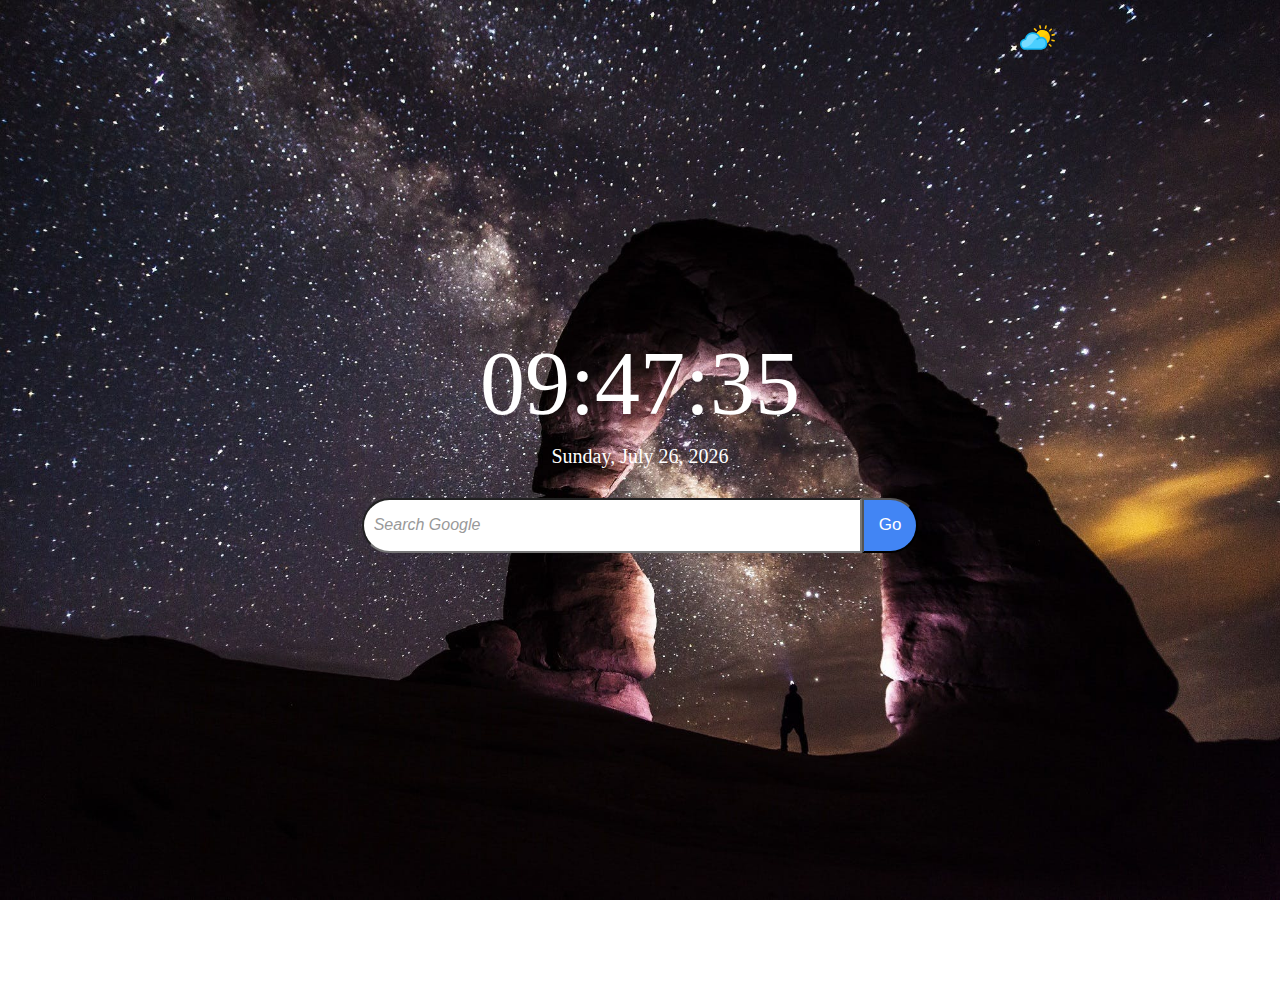
==== desktop.html @ 211a5477 "Update desktop.html" ====
<!--       _ _    _ ____  _____   ______          _______ ______ _____  
      | | |  | |  _ \|  __ \ / __ \ \        / / ____|  ____|  __ \ 
      | | |__| | |_) | |__) | |  | \ \  /\  / / (___ | |__  | |__) |
  _   | |  __  |  _ <|  _  /| |  | |\ \/  \/ / \___ \|  __| |  _  / 
 | |__| | |  | | |_) | | \ \| |__| | \  /\  /  ____) | |____| | \ \ 
  \____/|_|  |_|____/|_|  \_\\____/   \/  \/  |_____/|______|_|  \_\
-->
<head>
    <meta charset="UTF-8">
    <meta name="viewport" content="width=device-width, initial-scale=1.0">
<link rel="stylesheet" href="style.css">
<script>
    document.addEventListener('DOMContentLoaded', function() {
        const backgrounds = [
            'url(bg-images/1.jpg)',
            'url(bg-images/2.jpg)',
            'url(bg-images/3.jpg)',
            'url(bg-images/4.jpg)',
            'url(bg-images/5.jpg)',
            'url(bg-images/6.jpg)',
            'url(bg-images/7.jpg)',
            'url(bg-images/8.jpg)',
            'url(bg-images/9.jpg)',
            'url(bg-images/10.jpg)',
            'url(bg-images/11.jpg)',
            'url(bg-images/12.jpg)',
            'url(bg-images/13.jpg)',
            'url(bg-images/14.jpg)',
            'url(bg-images/15.jpg)',
            // Voeg hier de URL's van je achtergrondafbeeldingen toe
        ];

        const randomIndex = Math.floor(Math.random() * backgrounds.length);
        const randomBackground = backgrounds[randomIndex];

        const backgroundContainer = document.querySelector('.background-container');
        backgroundContainer.style.backgroundImage = randomBackground;
    });
</script>

</head>
<body>
    <div class="search-container">
        <div class="background-container"></div>
        <div id="clock"></div>
        <div id="date"></div>
        <form onsubmit="saveSearch()" action="https://www.google.com/search" method="get">
            <input type="text" name="q" placeholder="Search Google">
            <button type="submit">Go<i class="fa fa-search"></i></button>
        </form>
            <div id="bookmarks-container"></div>
    </div>
    <script>
        document.addEventListener('DOMContentLoaded', function () {
          const bookmarksContainer = document.getElementById('bookmarks-container');
          const maxBookmarks = 8;
          const maxBookmarksPerRow = 4;
    
          // Load bookmarks from local storage
          const bookmarks = JSON.parse(localStorage.getItem('bookmarks')) || [];
    
          // Render bookmarks
          renderBookmarks();
    
          function renderBookmarks() {
            bookmarksContainer.innerHTML = '';
    
            for (let i = 0; i < bookmarks.length; i++) {
              const bookmark = document.createElement('div');
              bookmark.classList.add('bookmark');
              bookmark.textContent = bookmarks[i];
              bookmark.addEventListener('click', function () {
                // Open een nieuw tabblad met de Google-zoekopdracht
                window.open(`https://www.google.com/search?q=${encodeURIComponent(bookmarks[i])}`, '_blank');
              });
    
              bookmarksContainer.appendChild(bookmark);
            }
          }
    
          // Function to add a new bookmark
          window.saveSearch = function () {
            const searchTerm = document.querySelector('input[name="q"]').value.trim();
            if (searchTerm && !bookmarks.includes(searchTerm)) {
              bookmarks.push(searchTerm);
              localStorage.setItem('bookmarks', JSON.stringify(bookmarks));
              renderBookmarks();
            }
            return false; // Prevent form submission
          }
    
          // Check if we need to add a new row
          if (bookmarks.length % maxBookmarksPerRow === 0 && bookmarks.length < maxBookmarks) {
            saveSearch();
          }
        });
      </script>
    <script>
        function updateClock() {
            const now = new Date();
            const hours = now.getHours().toString().padStart(2, '0');
            const minutes = now.getMinutes().toString().padStart(2, '0');
            const seconds = now.getSeconds().toString().padStart(2, '0');
            const clockElement = document.getElementById('clock');
            clockElement.textContent = `${hours}:${minutes}:${seconds}`;

            const options = { weekday: 'long', year: 'numeric', month: 'long', day: 'numeric' };
            const dateElement = document.getElementById('date');
            dateElement.textContent = now.toLocaleDateString('en-US', options);
        }

        // Initial call to set the clock
        updateClock();

        // Set interval to update clock every second
        setInterval(updateClock, 1000);
    </script>
<html>
    <head>
        <meta charset="UTF-8">
        <meta name="viewport" content="width=device-width, initial-scale=1.0">
        <style>
      
          #weatherButton {
            position: fixed;
            top: 20px;
            right: 225px;
            cursor: pointer;
          }
      
          #weatherBox {
            display: none;
            position: fixed;
            top: 60px;
            right: 20px;
            width: 200px;
            background: linear-gradient(to bottom, #ffcccc, #cc0000); /* Van licht rood naar donker rood */
            padding: 10px;
            box-shadow: 0 0 10px rgba(0, 0, 0, 0.2);
            border: 1px solid #ccc;
            z-index: 1;
            border-radius: 10px;
          }
      
      #box {
            border-radius: 10px;
            padding: 20px;
            box-shadow: 0 0 10px rgba(0, 0, 0, 0.2);
            text-align: center;
            background-color: rgba(200, 200, 200, 0.8); /* Semi-transparante grijze achtergrond */
          }
      
          #weatherIcon {
            fill: #3498db;
            width: 35px;
            height: 35px;
          }
      
          #location {
            font-size: 1.2em;
            font-weight: bold;
          }
      
          #temperature {
            margin-top: 10px;
            font-size: 1.5em;
          }
      
          #description {
            margin-top: 10px;
          }
      
          #weatherConditionIcon {
            width: 50px;
            height: 50px;
          }
        </style>
      </head>
      <body>
      
      <div id="weatherButton" onclick="toggleWeatherBox()">
        <svg id="weatherIcon" data-name="Layer 1" xmlns="http://www.w3.org/2000/svg" viewBox="0 0 122.88 86.67"><defs><style>.cls-1{fill:#ffc106;}.cls-2{fill:#ffd205;}.cls-3{fill:#13b5f0;}.cls-4{fill:#4bcfff;}.cls-5{fill:#7cdcff;}</style></defs><title>weather</title><path class="cls-1" d="M67.15,3.56a2.84,2.84,0,1,1,5.49-1.44l1.84,7.06A2.84,2.84,0,0,1,69,10.62L67.15,3.56ZM86.52,18.62A25.41,25.41,0,0,1,92.62,65l-1.48-8.12c-1-10.87-10.63-13.51-22.84-13.66-1.28-5.41-4.94-9.4-11.08-11.89a25.41,25.41,0,0,1,29.3-12.75ZM88.61,2.55A2.85,2.85,0,0,1,94.1,4.06l-1.94,7a2.85,2.85,0,1,1-5.49-1.51l1.94-7Zm19.11,9.87a2.83,2.83,0,0,1,4,4l-5.19,5.12a2.84,2.84,0,0,1-4-4l5.2-5.12Zm11.6,18.08a2.84,2.84,0,0,1,1.44,5.5l-7.06,1.83a2.84,2.84,0,1,1-1.44-5.49l7.06-1.84Zm1,21.47a2.84,2.84,0,1,1-1.51,5.48l-7-1.94A2.84,2.84,0,1,1,113.3,50l7,1.94Zm-9.87,19.1a2.84,2.84,0,0,1-4,4l-5.12-5.2a2.84,2.84,0,0,1,4-4l5.12,5.2ZM49.07,15.16a2.83,2.83,0,0,1,4-4l5.11,5.19a2.84,2.84,0,1,1-4,4l-5.11-5.2Z"/><path class="cls-2" d="M86.52,18.62a25.33,25.33,0,0,1,13.16,8.7L72.36,43.42c-1.32-.09-2.67-.14-4.06-.16-1.28-5.41-4.94-9.4-11.08-11.89a25.41,25.41,0,0,1,29.3-12.75Z"/><path class="cls-3" d="M71.49,41.22a23.47,23.47,0,0,1,3.72-.28,19.12,19.12,0,0,1,14.23,6.18,23.82,23.82,0,0,1,2.35,3A25.64,25.64,0,0,1,95.5,64.08a22.89,22.89,0,0,1-4.08,13.38,21.33,21.33,0,0,1-6.74,5.76,34.83,34.83,0,0,1-9.08,3.37l-.63.08H18.17l-.36,0a21.75,21.75,0,0,1-5.66-1.46,17.8,17.8,0,0,1-4.7-2.82A19.77,19.77,0,0,1,4,78.68,21.27,21.27,0,0,1,0,66.39,18.9,18.9,0,0,1,4.29,54.07a18.39,18.39,0,0,1,3.37-3.14,23,23,0,0,1,5.16-2.76,31.48,31.48,0,0,1,4.28-1.3,28.08,28.08,0,0,1,10-15.66,29.2,29.2,0,0,1,15.09-5.89,30.17,30.17,0,0,1,16,2.79A28.66,28.66,0,0,1,71.49,41.22Z"/><path class="cls-4" d="M67.11,48.44c-.58.28-1.17.6-1.76.94a41.51,41.51,0,0,0-5.24,3.71l-3.76-4.3a31.8,31.8,0,0,1,4.2-3.28,29.89,29.89,0,0,1,3.71-2.06c.52-.25,1-.49,1.56-.72a22.91,22.91,0,0,0-10.09-9.48,24.63,24.63,0,0,0-13-2.25,23.43,23.43,0,0,0-12.14,4.74,22.79,22.79,0,0,0-8.34,14.09l-.37,2L20,52.13a26.53,26.53,0,0,0-5.1,1.37A17.05,17.05,0,0,0,11,55.57a12.22,12.22,0,0,0-2.34,2.18,13.09,13.09,0,0,0-3,8.62,15.58,15.58,0,0,0,2.94,9A14.71,14.71,0,0,0,11.1,78a12.43,12.43,0,0,0,3.21,1.92,16.55,16.55,0,0,0,4,1H74.65a29,29,0,0,0,7.23-2.71,15.55,15.55,0,0,0,5-4.2,17.23,17.23,0,0,0,2.94-10A19.79,19.79,0,0,0,87,53.26,16.7,16.7,0,0,0,85.24,51a13.43,13.43,0,0,0-10.06-4.37,19.67,19.67,0,0,0-8.07,1.79Z"/><path class="cls-5" d="M65.54,42.25a22.92,22.92,0,0,0-9.81-9,24.63,24.63,0,0,0-13-2.25,23.43,23.43,0,0,0-12.14,4.74,22.79,22.79,0,0,0-8.34,14.09l-.37,2L20,52.13a26.53,26.53,0,0,0-5.1,1.37A17.05,17.05,0,0,0,11,55.57a12.22,12.22,0,0,0-2.34,2.18,13.09,13.09,0,0,0-3,8.62,15.58,15.58,0,0,0,2.94,9A14.71,14.71,0,0,0,11.1,78l.5.39C50.28,73.81,43.4,45.7,65.54,42.25Z"/></svg>
      </div>
      
      <div id="weatherBox">
      <div id="box">
          <img id="weatherConditionIcon">
          <p id="description"></p>
          <p id="location">getting weather information</p>
          <p id="temperature"></p>
      </div>
        <!-- Voeg een element toe voor het weericoon -->
      </div>
      
      <script>
        const apiKey = '44b67ce07c68213b812d81194f613650'; // Vervang dit met jouw OpenWeatherMap API-sleutel
        const weatherBox = document.getElementById('weatherBox');
        const locationElement = document.getElementById('location');
        const temperatureElement = document.getElementById('temperature');
        const descriptionElement = document.getElementById('description');
        const weatherConditionIconElement = document.getElementById('weatherConditionIcon');
      
        function toggleWeatherBox() {
          if (weatherBox.style.display === 'block') {
            weatherBox.style.display = 'none';
          } else {
            weatherBox.style.display = 'block';
            // Gebruik de functie getWeather om de weerinformatie in te laden
            getWeather();
          }
        }
      
        function getWeather() {
          navigator.geolocation.getCurrentPosition(position => {
            const { latitude, longitude } = position.coords;
      
            fetch(`https://api.openweathermap.org/data/2.5/weather?lat=${latitude}&lon=${longitude}&appid=${apiKey}&units=metric`)
              .then(response => response.json())
              .then(data => {
                const location = data.name;
                const temperature = `${data.main.temp}°C`;
                const description = data.weather[0].description;
                const iconCode = data.weather[0].icon;
      
                locationElement.textContent = location;
                temperatureElement.textContent = `Temperature: ${temperature}`;
                descriptionElement.textContent = ` ${description}`;
      
                // Voeg het weericoon toe op basis van het verkregen icooncode
                weatherConditionIconElement.src = `http://openweathermap.org/img/wn/${iconCode}.png`;
                weatherConditionIconElement.alt = `Weather Icon: ${description}`;
              })
              .catch(error => {
                console.error('Error fetching weather data:', error);
                locationElement.textContent = 'Unable to fetch weather data.';
              });
          });
        }
      </script>
      
      </body>
</html>
---- style.css ----
#clock {
  font-size: 90px;
  color: white;
  margin-bottom: 10px;
  display: flex;
}

#date {
  display: flex;
  font-size: 20px;
  color: white;
  margin-bottom: 30px;
} 
#bookmarks-container {
  gap: 10px;
  display: flex;
  flex-wrap: wrap;
  justify-content: center;
  margin-top: 20px;
}

.bookmark {
width: 100px;
height: 50px;
background-color: #3498db;
color: #fff;
display: flex;
align-items: center;
justify-content: center;
text-align: center;
cursor: pointer;
margin-bottom: 10px;
}
svg {
fill: currentColor;
}

.background-container {
position: absolute;
top: 0;
left: 0;
width: 100%;
height: 100%;
z-index: -1;
background-size: cover;
background-position: center;
transition: background-image 1s ease;
background-size: contain;
background-size: 100% 100%;
z-index: -1;
}
body, html {
height: 105%;
margin: 0;
overflow: hidden;
}
.search-container {
display: flex;
justify-content: center;
align-items: center;
height: 100vh;
margin-top: 10px;
flex-direction: column;
}
form {
display: flex;
align-items: center;
justify-content: center;
}
input[type="text"]{
padding: 10px;
font-size: 16px;
width: 500px;
height: 55px;
border-radius: 50px 0 0 50px;;
}
button[type="submit"]{
position: relative;
padding: 10px 15px;
background-color: #4285f4;
color: #fff;
border-radius: 0 5px 5px 0;
font-size: 17px;
cursor: pointer;
border-radius: 0 50px 50px 0;
height: 55px;
}
button[type="submit"]:hover {
background-color: #0c69ff;
}
/* Stijl voor de placeholder tekst */
::placeholder {
color: #999; /* Kleur van de placeholder tekst */
font-size: 16px; /* Grootte van de tekst */
font-style: italic; /* Schuin weergeven (italic) */
/* Voeg andere stijlen toe zoals nodig */
width: 50000px;
}
h6 {
font-size: 2px;
}
h1 {
text-align: left;
color: white;
}
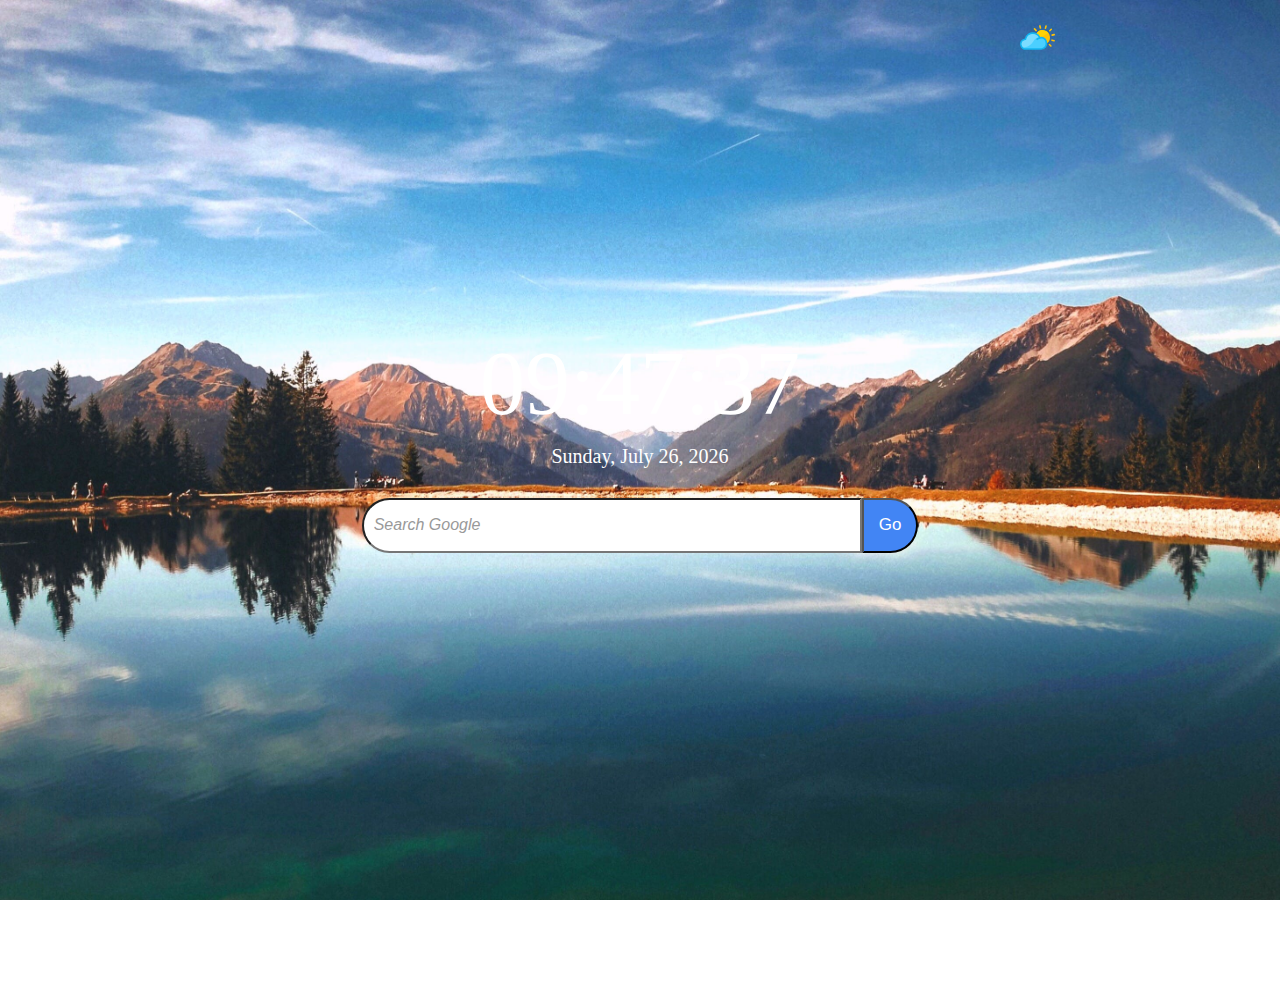
==== commit b91b9e6f: "Update desktop.html" ====
--- a/desktop.html
+++ b/desktop.html
@@ -39,9 +39,9 @@
 </script>
 
 </head>
+<div class="background-container"></div>
 <body>
     <div class="search-container">
-        <div class="background-container"></div>
         <div id="clock"></div>
         <div id="date"></div>
         <form onsubmit="saveSearch()" action="https://www.google.com/search" method="get">
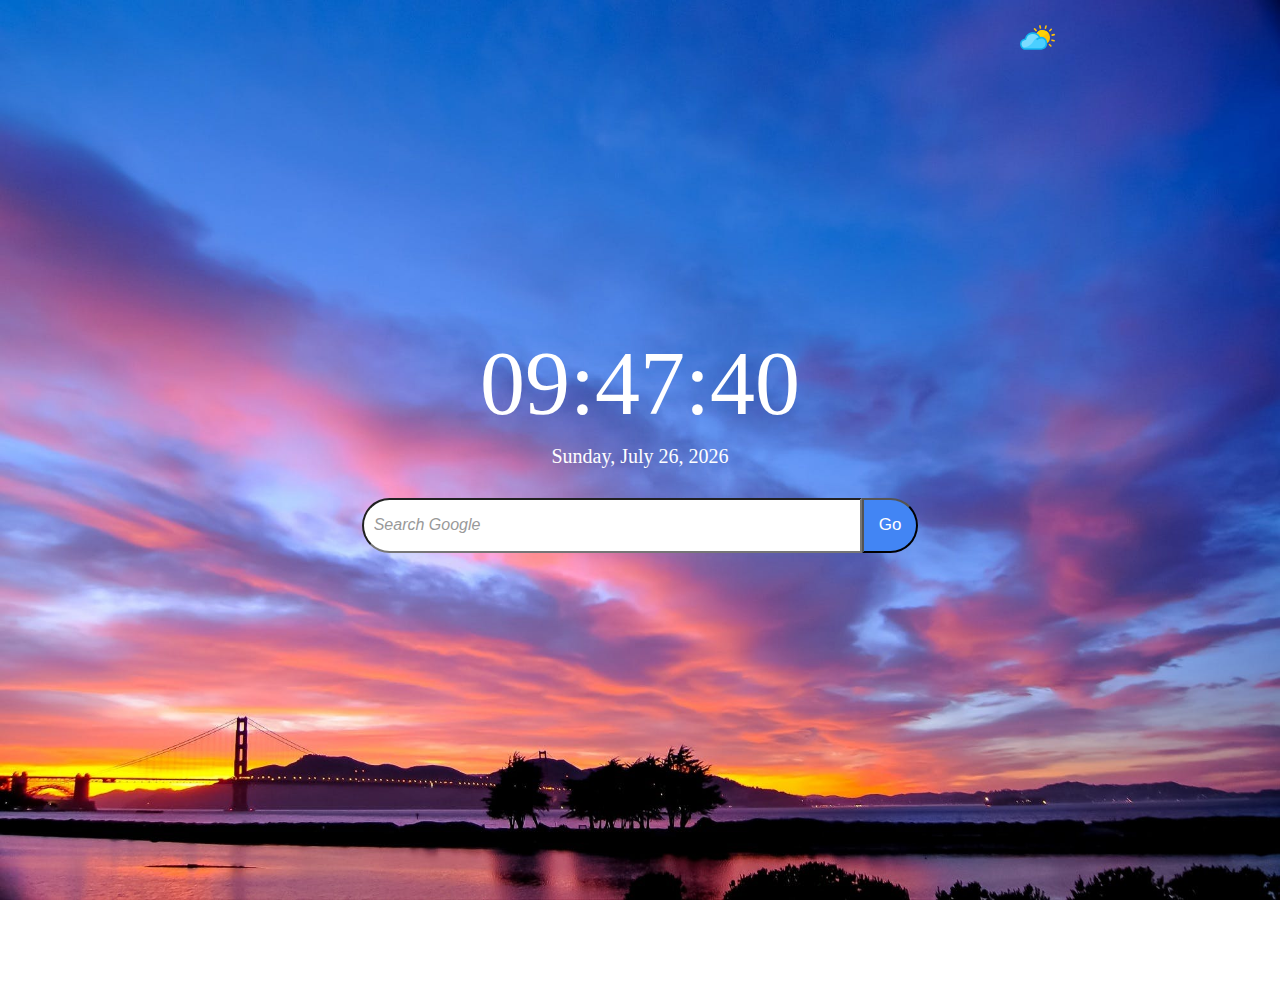
==== commit 677b3f98: "Update desktop.html" ====
--- a/desktop.html
+++ b/desktop.html
@@ -39,7 +39,7 @@
 </script>
 
 </head>
-<div class="background-container"></div>
+<div class="background-container">
 <body>
     <div class="search-container">
         <div id="clock"></div>
@@ -239,5 +239,6 @@
       </script>
       
       </body>
+</div>
 </html>
     
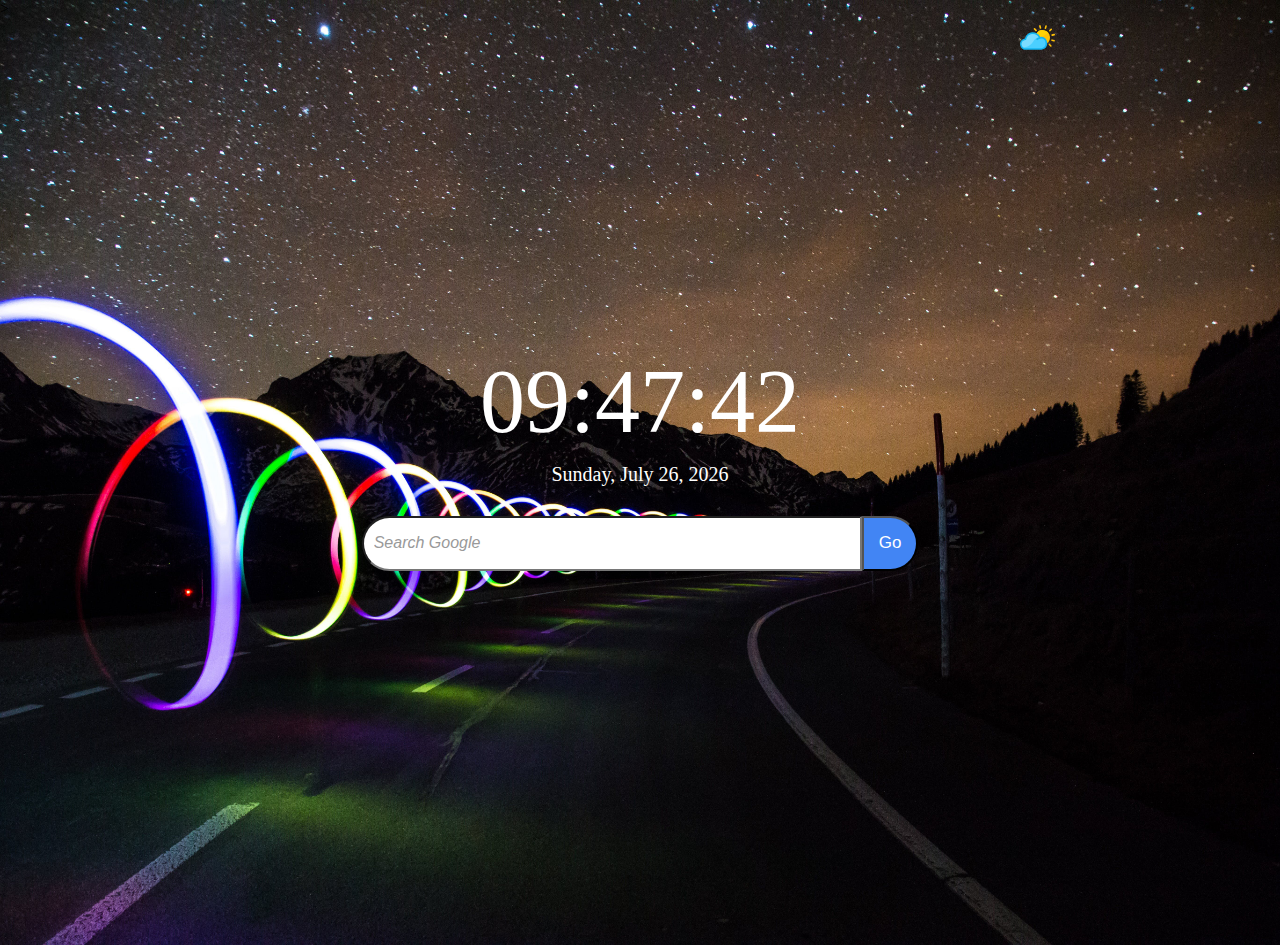
==== commit cd1cf75d: "Update desktop.html" ====
--- a/desktop.html
+++ b/desktop.html
@@ -39,8 +39,7 @@
 </script>
 
 </head>
-<div class="background-container">
-<body>
+<body <div class="background-container"></div> >
     <div class="search-container">
         <div id="clock"></div>
         <div id="date"></div>
@@ -239,6 +238,5 @@
       </script>
       
       </body>
-</div>
 </html>
     
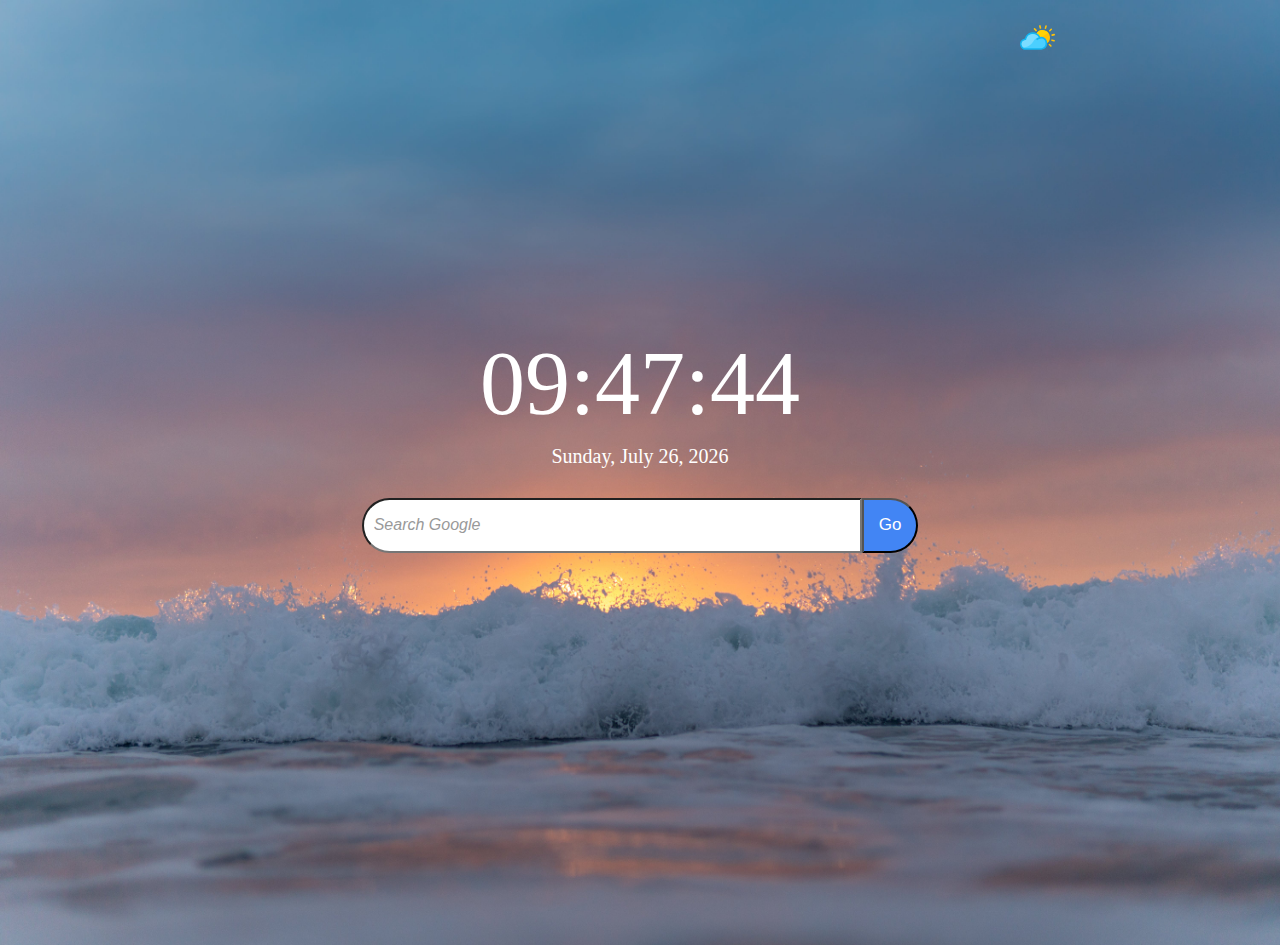
==== commit b01324de: "Update desktop.html" ====
--- a/desktop.html
+++ b/desktop.html
@@ -39,7 +39,7 @@
 </script>
 
 </head>
-<body <div class="background-container"></div> >
+<body class="background-container">
     <div class="search-container">
         <div id="clock"></div>
         <div id="date"></div>
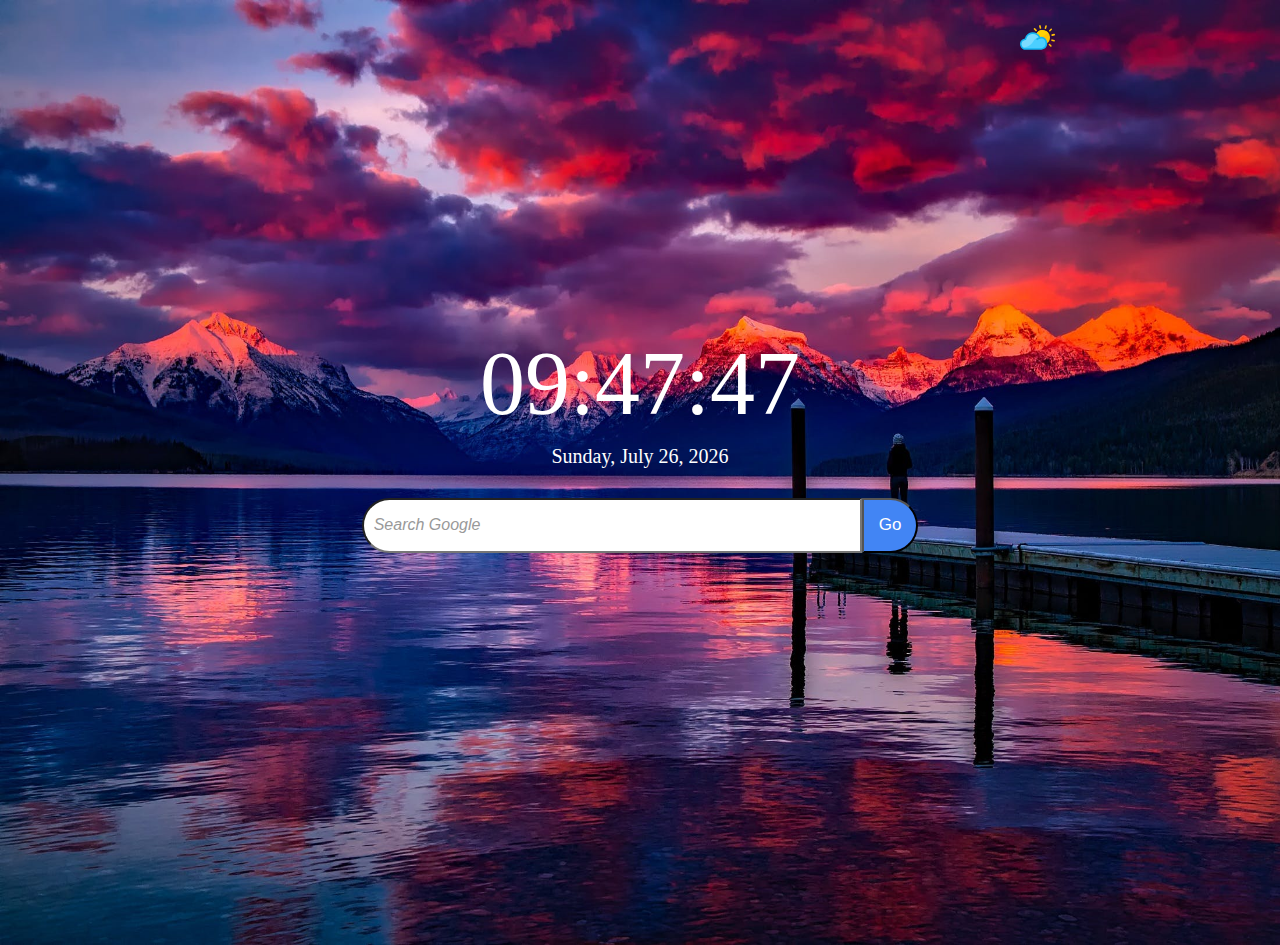
==== commit 629776a9: "Update desktop.html" ====
--- a/desktop.html
+++ b/desktop.html
@@ -8,7 +8,8 @@
 <head>
     <meta charset="UTF-8">
     <meta name="viewport" content="width=device-width, initial-scale=1.0">
-<link rel="stylesheet" href="style.css">
+      <link rel="stylesheet" href="style.css">
+      <link rel="shortcut-icon" src="icons.png">
 <script>
     document.addEventListener('DOMContentLoaded', function() {
         const backgrounds = [
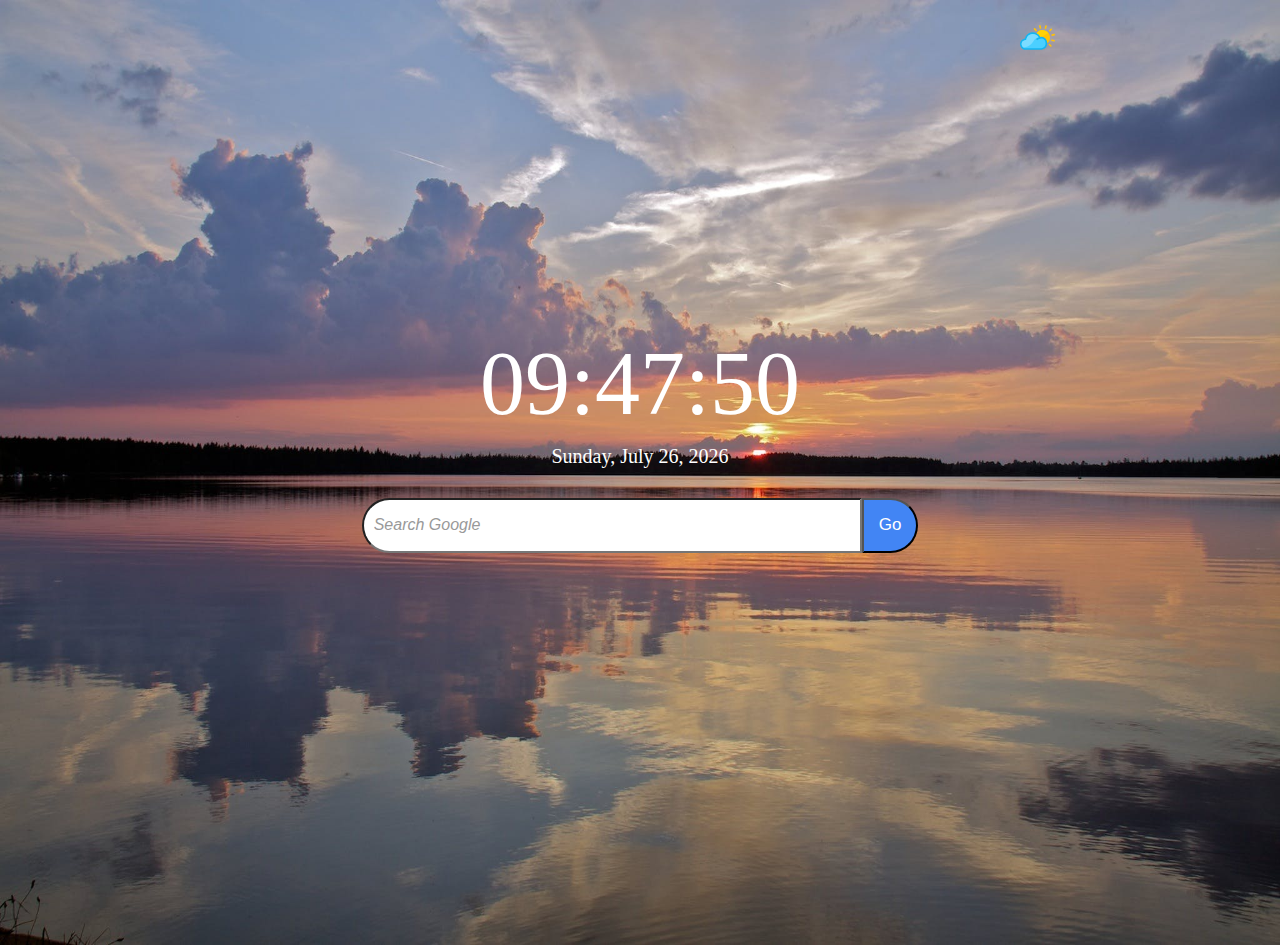
==== commit 933aab37: "Update desktop.html" ====
--- a/desktop.html
+++ b/desktop.html
@@ -9,7 +9,7 @@
     <meta charset="UTF-8">
     <meta name="viewport" content="width=device-width, initial-scale=1.0">
       <link rel="stylesheet" href="style.css">
-      <link rel="shortcut-icon" src="icons.png">
+      <link rel="shortcut-icon" type="image/x-icon" href="icons.png">
 <script>
     document.addEventListener('DOMContentLoaded', function() {
         const backgrounds = [
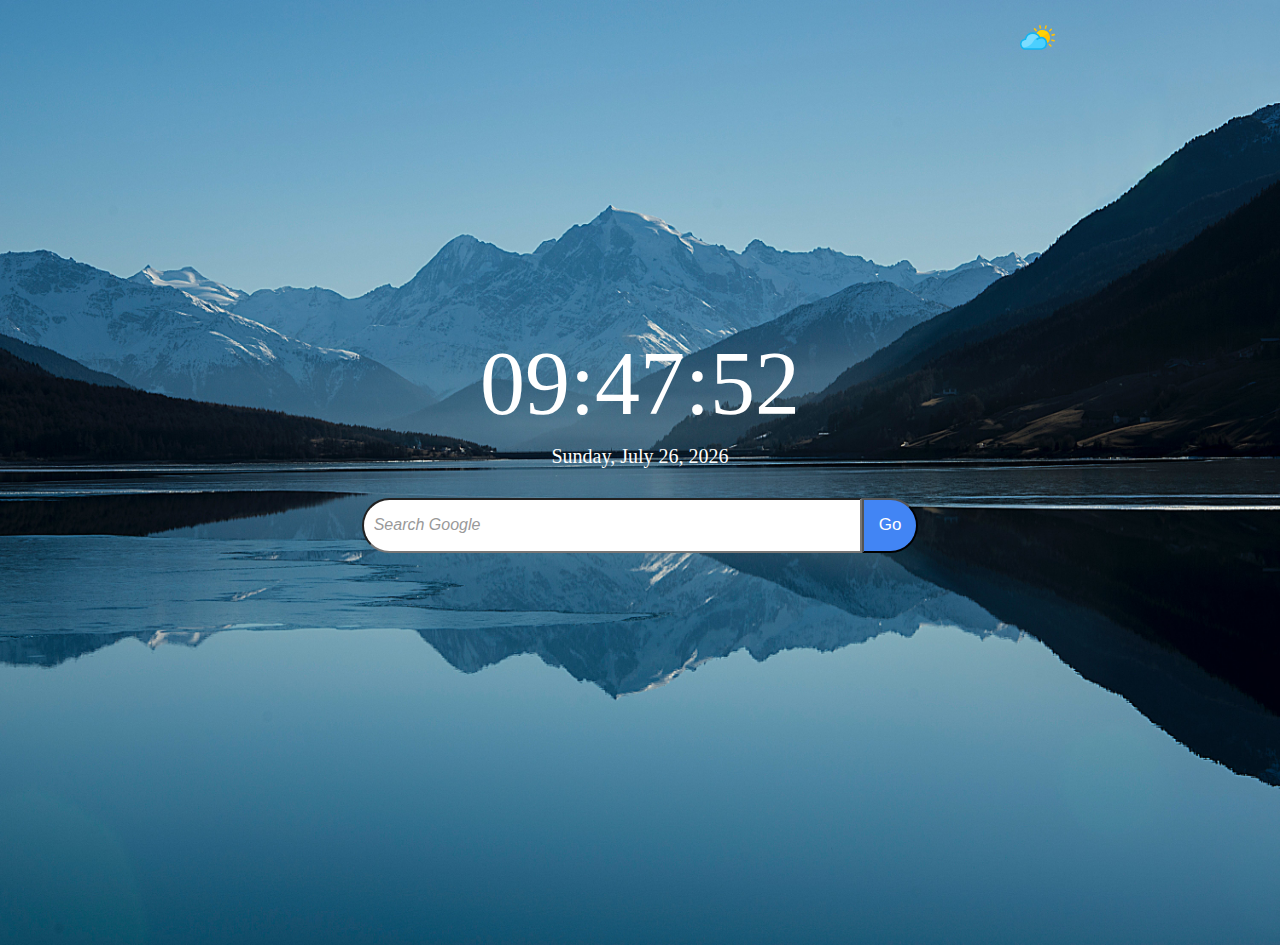
==== commit 1a0f924c: "Update desktop.html" ====
--- a/desktop.html
+++ b/desktop.html
@@ -9,7 +9,7 @@
     <meta charset="UTF-8">
     <meta name="viewport" content="width=device-width, initial-scale=1.0">
       <link rel="stylesheet" href="style.css">
-      <link rel="shortcut-icon" type="image/x-icon" href="icons.png">
+      <link rel="icon" type="image/x-icon" href="icons.png">
 <script>
     document.addEventListener('DOMContentLoaded', function() {
         const backgrounds = [
